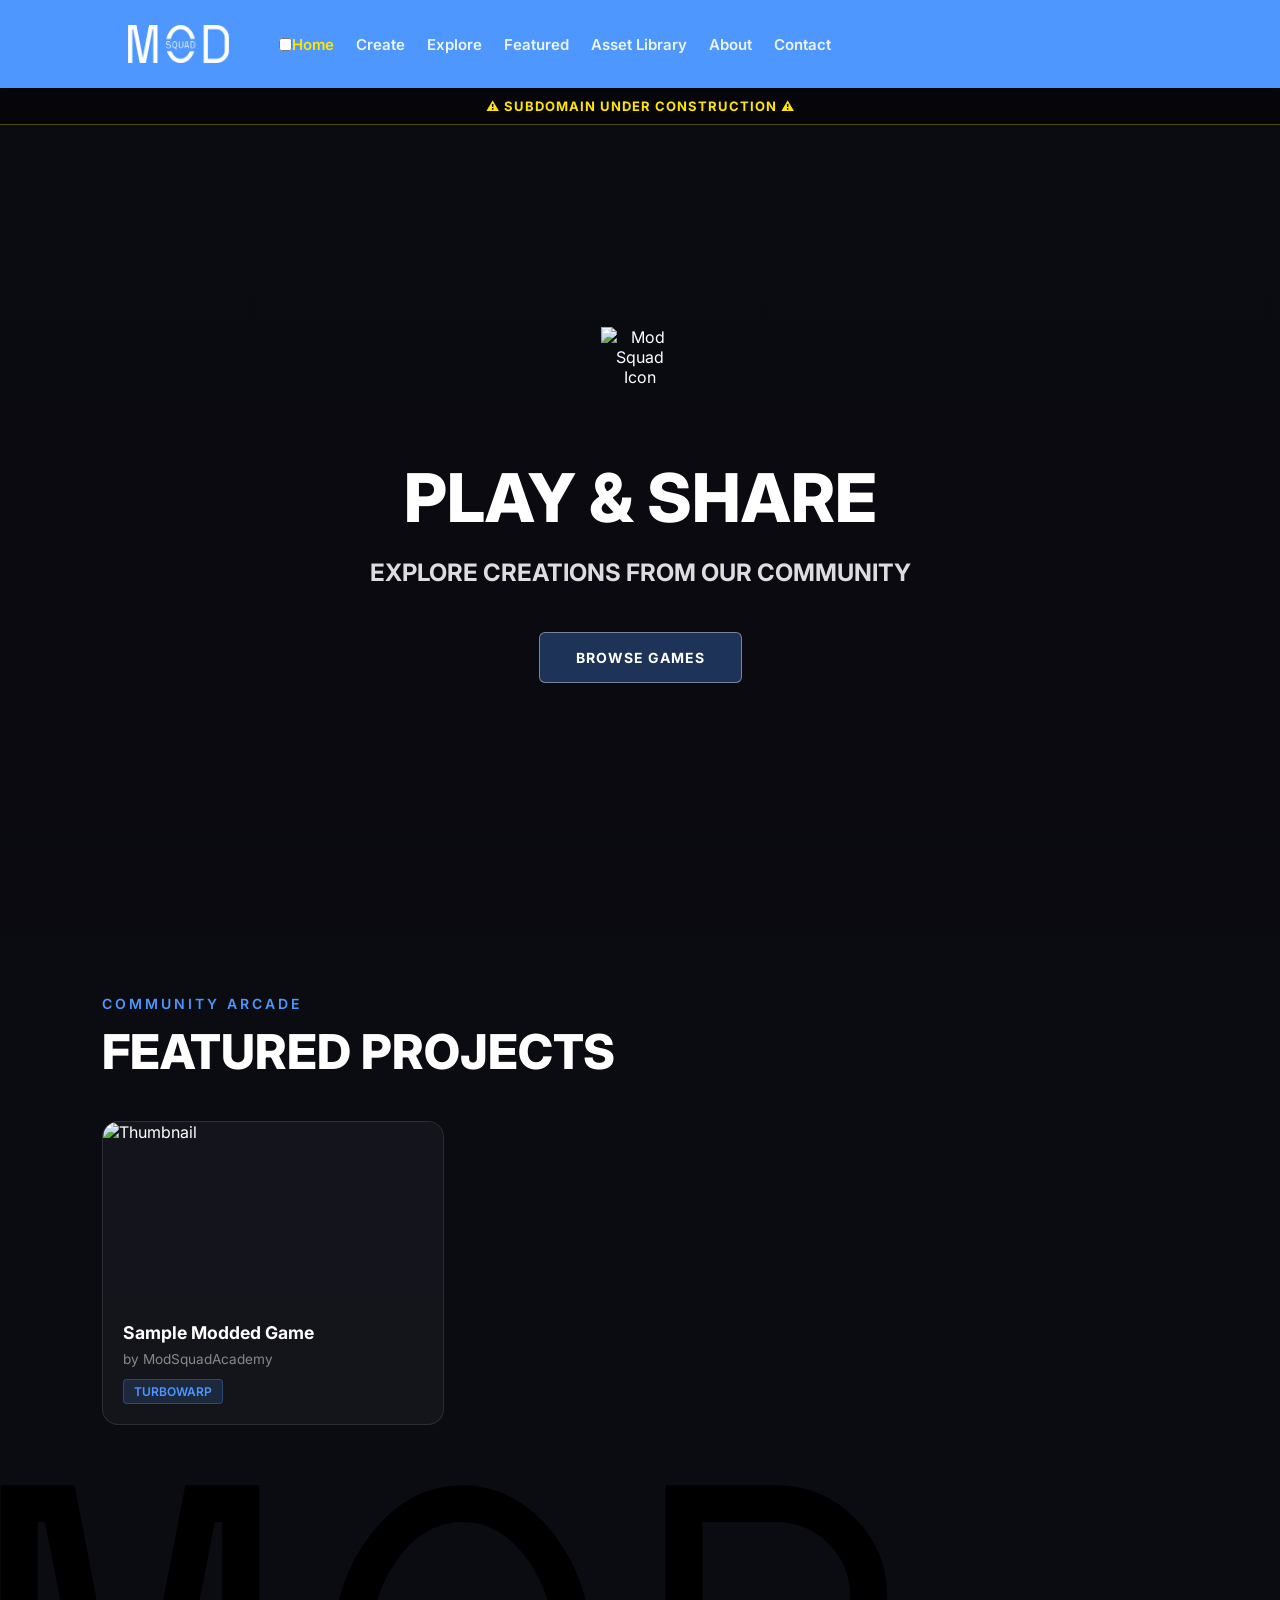
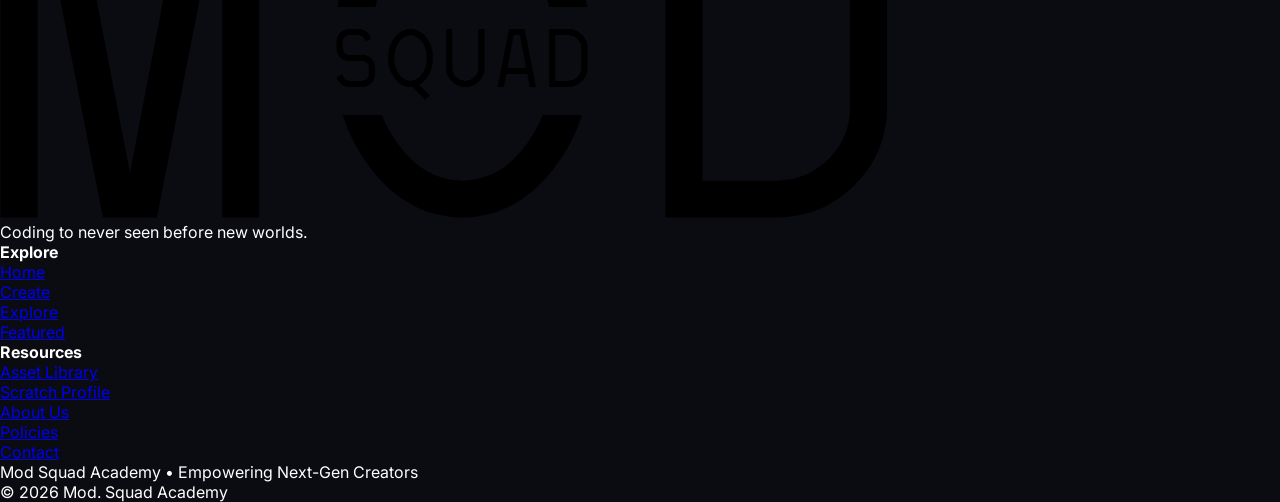
==== index.html @ 8f11376e "Header Update" ====
<!DOCTYPE html>
<html lang="en">
<head>
    <meta charset="UTF-8">
    <meta name="viewport" content="width=device-width, initial-scale=1.0">
    <title>Play & Share | Mod Squad Academy</title>
    <meta name="description" content="Play, share, and test projects created with Scratch, TurboWarp, PenguinMod, and Gandi IDE!">
    
    <link rel="icon" type="image/png" href="https://modsquadacademy.com/images/favicon.png">
    <link rel="preconnect" href="https://fonts.googleapis.com">
    <link rel="preconnect" href="https://fonts.gstatic.com" crossorigin>
    <link href="https://fonts.googleapis.com/css2?family=Inter:wght@400;500;600;800&display=swap" rel="stylesheet">
    
    <script src="components.js" defer></script>

    <style>
        /* Base Reset */
        * { margin: 0; padding: 0; box-sizing: border-box; }
        body { font-family: 'Inter', sans-serif; color: #ffffff; background-color: #0b0b12; overflow-x: hidden; }

        /* Force Header to Scratch Blue */
        shared-header { display: block; width: 100%; position: sticky; top: 0; z-index: 1000; }
        .sticky-nav-container { width: 100%; display: flex; flex-direction: column; }
        
        header {
            background-color: #4D97FF !important;
            display: flex;
            justify-content: flex-start;
            align-items: center;
            padding: 25px 0;
            width: 100%;
            box-shadow: 0 4px 15px rgba(0, 0, 0, 0.2);
        }

        .logo { margin-left: 10%; margin-right: 50px; display: flex; align-items: center; z-index: 1002; }
        .logo img { height: 38px; width: auto; display: block; filter: brightness(0) invert(1); }

        nav { display: flex; align-items: center; }
        nav ul { display: flex; list-style: none; gap: 22px; align-items: center; }
        nav ul li a { text-decoration: none; color: #ffffff; font-weight: 600; font-size: 15px; opacity: 0.9; }
        nav ul li a:hover, nav ul li a.active { color: #ffe600; opacity: 1; }

        .construction-ribbon {
            background: rgba(0, 0, 0, 0.4);
            color: #ffe600;
            text-align: center;
            padding: 10px 20px;
            font-weight: 700;
            font-size: 13px;
            letter-spacing: 1px;
            text-transform: uppercase;
            border-bottom: 1px solid rgba(255, 230, 0, 0.3);
            width: 100%;
        }

        /* Page Layout Styles */
        .display-section {
            position: relative;
            height: 90vh;
            min-height: 650px;
            background: linear-gradient(rgba(0, 0, 0, 0.05), rgba(0, 0, 0, 0.15)), url('https://modsquadacademy.com/images/space-bg.jpg') no-repeat center center/cover;
            display: flex;
            justify-content: center;
            align-items: center;
            padding: 20px;
        }
        .display-content { max-width: 1100px; width: 100%; display: flex; flex-direction: column; align-items: center; text-align: center; }
        .hero-favicon { width: 78px; height: 75px; margin-bottom: 5px; position: relative; top: -50px; }
        .display-title { font-size: 4.2rem; font-weight: 800; text-transform: uppercase; margin-bottom: 20px; }
        .display-subtitle { font-size: 1.5rem; color: #dddddd; margin-bottom: 45px; }

        .arcade-section { padding: 60px 8%; max-width: 1300px; margin: 0 auto; }
        .section-subtitle { font-size: 14px; font-weight: 600; text-transform: uppercase; letter-spacing: 3px; color: #4D97FF; margin-bottom: 10px; }
        .section-main-title { font-size: 3rem; font-weight: 800; text-transform: uppercase; }

        .arcade-grid { display: grid; grid-template-columns: repeat(auto-fill, minmax(280px, 1fr)); gap: 25px; margin-top: 40px; }
        .project-card { background: rgba(255, 255, 255, 0.04); border: 1px solid rgba(255, 255, 255, 0.1); border-radius: 16px; overflow: hidden; text-decoration: none; color: #fff; display: flex; flex-direction: column; }
        .project-thumb { width: 100%; height: 180px; background: #14141c; object-fit: cover; }
        .project-info { padding: 20px; }
        .project-title { font-size: 1.1rem; font-weight: 700; margin-bottom: 8px; }
        .project-author { font-size: 0.85rem; color: #888888; }
        .mod-badge { display: inline-block; margin-top: 12px; padding: 4px 10px; background: rgba(77, 151, 255, 0.15); border: 1px solid rgba(77, 151, 255, 0.3); border-radius: 4px; font-size: 0.75rem; color: #4D97FF; font-weight: 600; text-transform: uppercase; }

        .btn-glass { background: rgba(77, 151, 255, 0.3); color: #ffffff; font-size: 14px; font-weight: 700; text-transform: uppercase; letter-spacing: 1px; padding: 16px 36px; border: 1px solid rgba(255, 255, 255, 0.4); border-radius: 6px; text-decoration: none; display: inline-block; }
    </style>
</head>
<body>
    
    <!-- Use the shared web component -->
    <shared-header></shared-header>

    <main>
        <section class="display-section">
            <div class="display-content">
                <img src="https://modsquadacademy.com/images/favicon.png" alt="Mod Squad Icon" class="hero-favicon">
                <h1 class="display-title">Play & Share</h1>
                <h2 class="display-subtitle">EXPLORE CREATIONS FROM OUR COMMUNITY</h2>
                <a href="#arcade" class="btn-glass">Browse Games</a>
            </div>
        </section>

        <section class="arcade-section" id="arcade">
            <div class="section-header">
                <p class="section-subtitle">Community Arcade</p>
                <h2 class="section-main-title">Featured Projects</h2>
            </div>

            <div class="arcade-grid">
                <div class="project-card">
                    <img src="https://uploads.scratch.mit.edu/projects/thumbnails/414716080.png" alt="Thumbnail" class="project-thumb">
                    <div class="project-info">
                        <h3 class="project-title">Sample Modded Game</h3>
                        <p class="project-author">by ModSquadAcademy</p>
                        <span class="mod-badge">TurboWarp</span>
                    </div>
                </div>
            </div>
        </section>
    </main>

    <shared-footer></shared-footer>

</body>
</html>
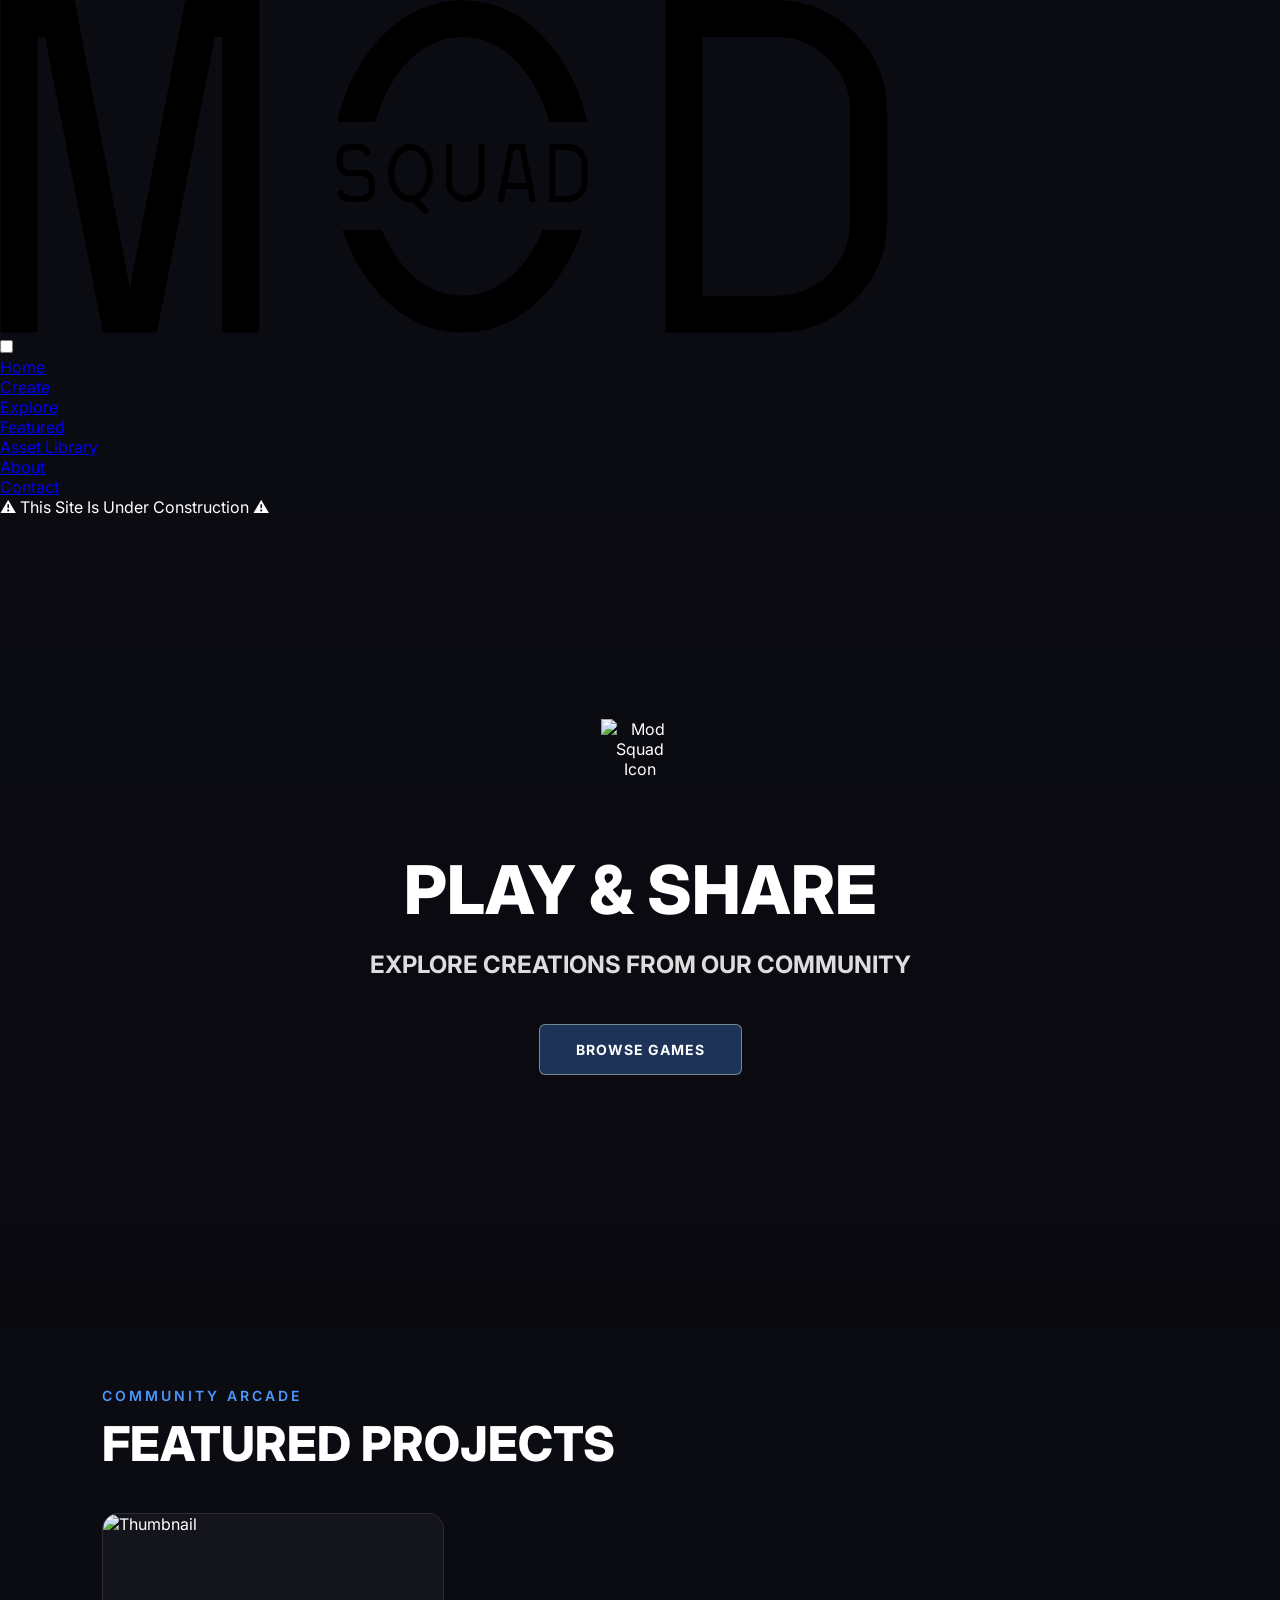
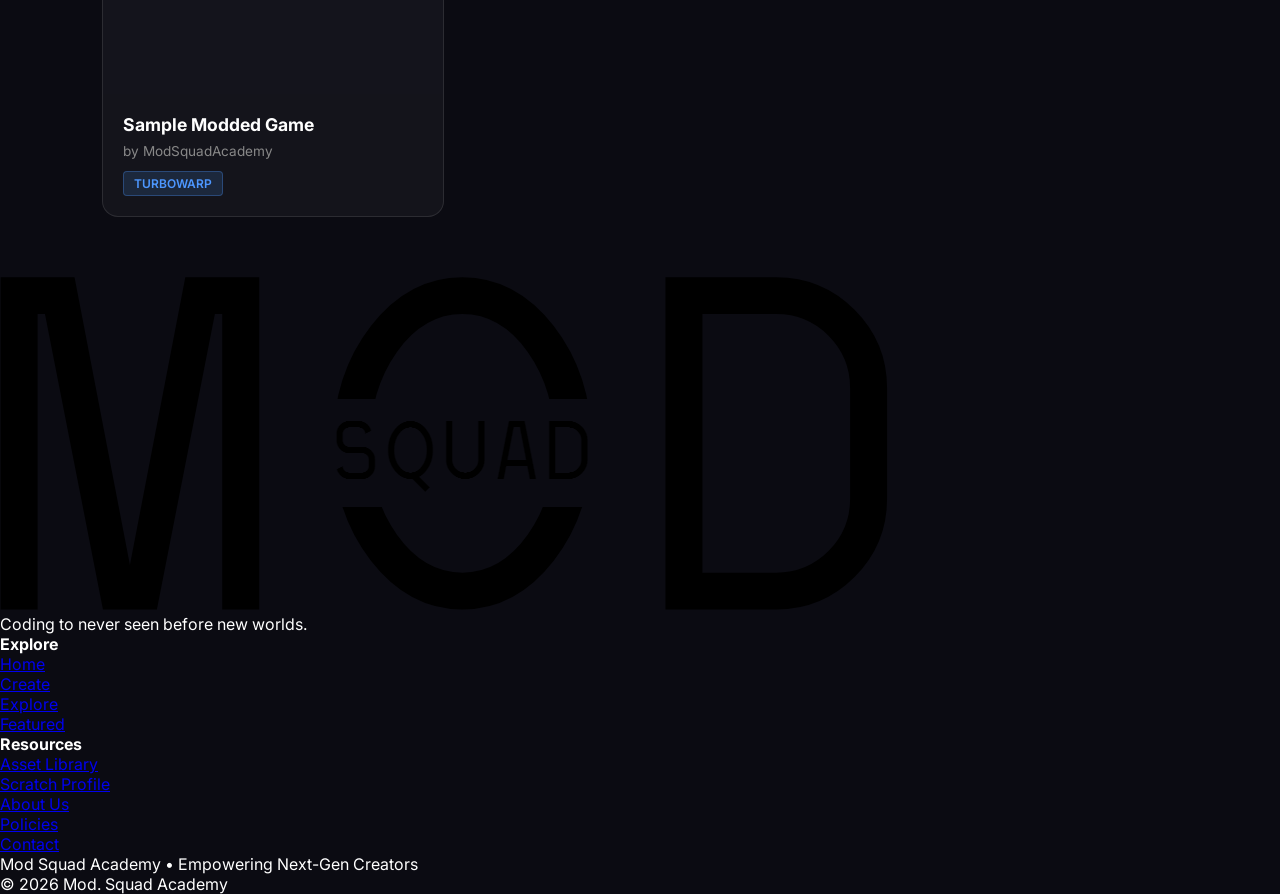
==== commit c540db19: "s" ====
--- a/index.html
+++ b/index.html
@@ -18,41 +18,7 @@
         * { margin: 0; padding: 0; box-sizing: border-box; }
         body { font-family: 'Inter', sans-serif; color: #ffffff; background-color: #0b0b12; overflow-x: hidden; }
 
-        /* Force Header to Scratch Blue */
-        shared-header { display: block; width: 100%; position: sticky; top: 0; z-index: 1000; }
-        .sticky-nav-container { width: 100%; display: flex; flex-direction: column; }
         
-        header {
-            background-color: #4D97FF !important;
-            display: flex;
-            justify-content: flex-start;
-            align-items: center;
-            padding: 25px 0;
-            width: 100%;
-            box-shadow: 0 4px 15px rgba(0, 0, 0, 0.2);
-        }
-
-        .logo { margin-left: 10%; margin-right: 50px; display: flex; align-items: center; z-index: 1002; }
-        .logo img { height: 38px; width: auto; display: block; filter: brightness(0) invert(1); }
-
-        nav { display: flex; align-items: center; }
-        nav ul { display: flex; list-style: none; gap: 22px; align-items: center; }
-        nav ul li a { text-decoration: none; color: #ffffff; font-weight: 600; font-size: 15px; opacity: 0.9; }
-        nav ul li a:hover, nav ul li a.active { color: #ffe600; opacity: 1; }
-
-        .construction-ribbon {
-            background: rgba(0, 0, 0, 0.4);
-            color: #ffe600;
-            text-align: center;
-            padding: 10px 20px;
-            font-weight: 700;
-            font-size: 13px;
-            letter-spacing: 1px;
-            text-transform: uppercase;
-            border-bottom: 1px solid rgba(255, 230, 0, 0.3);
-            width: 100%;
-        }
-
         /* Page Layout Styles */
         .display-section {
             position: relative;
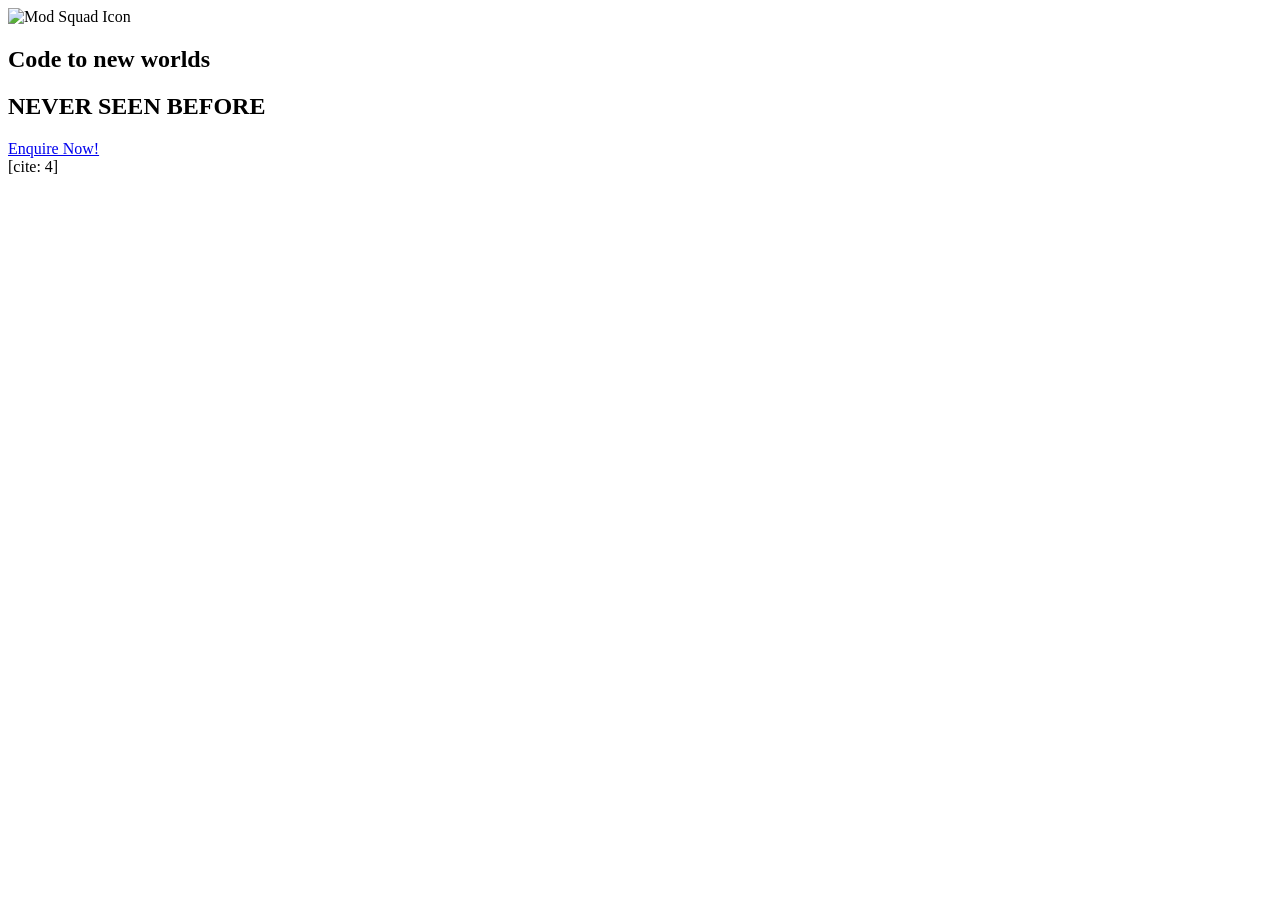
==== commit 1fa9f542: "Recreate main template for play subdomain" ====
--- a/index.html
+++ b/index.html
@@ -3,88 +3,97 @@
 <head>
     <meta charset="UTF-8">
     <meta name="viewport" content="width=device-width, initial-scale=1.0">
-    <title>Play & Share | Mod Squad Academy</title>
-    <meta name="description" content="Play, share, and test projects created with Scratch, TurboWarp, PenguinMod, and Gandi IDE!">
+    <title>Mod Squad Academy</title>
+    <meta name="description" content="Welcome to the Mod. Squad Academy! Learn and enquire about our 2026 courses, discover awesome mods, or simply play some of our tutorial games!">
     
-    <link rel="icon" type="image/png" href="https://modsquadacademy.com/images/favicon.png">
+    <link rel="icon" type="image/png" href="images/favicon.png">
     <link rel="preconnect" href="https://fonts.googleapis.com">
     <link rel="preconnect" href="https://fonts.gstatic.com" crossorigin>
-    <link href="https://fonts.googleapis.com/css2?family=Inter:wght@400;500;600;800&display=swap" rel="stylesheet">
-    
+    <link href="https://fonts.googleapis.com/css2?family=Inter:wght@400;500;600;800&amp;display=swap" rel="stylesheet">
+    <link rel="stylesheet" href="style.css">
     <script src="components.js" defer></script>
+    <style>
+        .looking-for-section { padding: 60px 20px; text-align: center; }
+        
+        .carousel-outer { 
+            position: relative; max-width: 1200px; margin: 0 auto; overflow: hidden;
+            mask-image: linear-gradient(to right, transparent, black 15%, black 85%, transparent);
+            -webkit-mask-image: linear-gradient(to right, transparent, black 15%, black 85%, transparent);
+        }
 
-    <style>
-        /* Base Reset */
-        * { margin: 0; padding: 0; box-sizing: border-box; }
-        body { font-family: 'Inter', sans-serif; color: #ffffff; background-color: #0b0b12; overflow-x: hidden; }
+        #looking-carousel { 
+            display: flex; gap: 20px; 
+            will-change: transform;
+            padding: 20px 0;
+            justify-content: center;
+            transition: transform 0.8s cubic-bezier(0.4, 0, 0.2, 1);
+        }
 
-        
-        /* Page Layout Styles */
-        .display-section {
-            position: relative;
-            height: 90vh;
-            min-height: 650px;
-            background: linear-gradient(rgba(0, 0, 0, 0.05), rgba(0, 0, 0, 0.15)), url('https://modsquadacademy.com/images/space-bg.jpg') no-repeat center center/cover;
-            display: flex;
-            justify-content: center;
-            align-items: center;
-            padding: 20px;
+        .looking-card {
+            background: rgba(255, 255, 255, 0.08);
+            backdrop-filter: blur(15px);
+            border: 1px solid rgba(255, 255, 255, 0.1);
+            border-radius: 20px; padding: 25px; 
+            width: 85vw; max-width: 450px;
+            flex-shrink: 0;
+            display: flex; align-items: center; gap: 15px; text-decoration: none;
+            transition: all 0.3s ease;
         }
-        .display-content { max-width: 1100px; width: 100%; display: flex; flex-direction: column; align-items: center; text-align: center; }
-        .hero-favicon { width: 78px; height: 75px; margin-bottom: 5px; position: relative; top: -50px; }
-        .display-title { font-size: 4.2rem; font-weight: 800; text-transform: uppercase; margin-bottom: 20px; }
-        .display-subtitle { font-size: 1.5rem; color: #dddddd; margin-bottom: 45px; }
 
-        .arcade-section { padding: 60px 8%; max-width: 1300px; margin: 0 auto; }
-        .section-subtitle { font-size: 14px; font-weight: 600; text-transform: uppercase; letter-spacing: 3px; color: #4D97FF; margin-bottom: 10px; }
-        .section-main-title { font-size: 3rem; font-weight: 800; text-transform: uppercase; }
+        .looking-card.center-active {
+            box-shadow: 0 0 40px rgba(255, 255, 255, 0.15);
+            background: rgba(255, 255, 255, 0.15);
+            transform: scale(1.05);
+        }
 
-        .arcade-grid { display: grid; grid-template-columns: repeat(auto-fill, minmax(280px, 1fr)); gap: 25px; margin-top: 40px; }
-        .project-card { background: rgba(255, 255, 255, 0.04); border: 1px solid rgba(255, 255, 255, 0.1); border-radius: 16px; overflow: hidden; text-decoration: none; color: #fff; display: flex; flex-direction: column; }
-        .project-thumb { width: 100%; height: 180px; background: #14141c; object-fit: cover; }
-        .project-info { padding: 20px; }
-        .project-title { font-size: 1.1rem; font-weight: 700; margin-bottom: 8px; }
-        .project-author { font-size: 0.85rem; color: #888888; }
-        .mod-badge { display: inline-block; margin-top: 12px; padding: 4px 10px; background: rgba(77, 151, 255, 0.15); border: 1px solid rgba(77, 151, 255, 0.3); border-radius: 4px; font-size: 0.75rem; color: #4D97FF; font-weight: 600; text-transform: uppercase; }
-
-        .btn-glass { background: rgba(77, 151, 255, 0.3); color: #ffffff; font-size: 14px; font-weight: 700; text-transform: uppercase; letter-spacing: 1px; padding: 16px 36px; border: 1px solid rgba(255, 255, 255, 0.4); border-radius: 6px; text-decoration: none; display: inline-block; }
+        .looking-card img { width: 45px; height: 45px; }
+        .looking-text { text-align: left; }
+        .looking-text h3 { color: #fff; margin: 0; font-size: 1.2rem; }
+        .looking-text p { margin: 5px 0 0; font-weight: 600; font-size: 0.9rem; text-decoration: underline; }
     </style>
 </head>
 <body>
     
-    <!-- Use the shared web component -->
     <shared-header></shared-header>
 
     <main>
         <section class="display-section">
             <div class="display-content">
-                <img src="https://modsquadacademy.com/images/favicon.png" alt="Mod Squad Icon" class="hero-favicon">
-                <h1 class="display-title">Play & Share</h1>
-                <h2 class="display-subtitle">EXPLORE CREATIONS FROM OUR COMMUNITY</h2>
-                <a href="#arcade" class="btn-glass">Browse Games</a>
-            </div>
-        </section>
-
-        <section class="arcade-section" id="arcade">
-            <div class="section-header">
-                <p class="section-subtitle">Community Arcade</p>
-                <h2 class="section-main-title">Featured Projects</h2>
-            </div>
-
-            <div class="arcade-grid">
-                <div class="project-card">
-                    <img src="https://uploads.scratch.mit.edu/projects/thumbnails/414716080.png" alt="Thumbnail" class="project-thumb">
-                    <div class="project-info">
-                        <h3 class="project-title">Sample Modded Game</h3>
-                        <p class="project-author">by ModSquadAcademy</p>
-                        <span class="mod-badge">TurboWarp</span>
-                    </div>
-                </div>
+                <img src="images/favicon.png" alt="Mod Squad Icon" class="hero-favicon">
+                <h1 class="display-title">Code to new worlds</h1>
+                <h2 class="display-subtitle">NEVER SEEN BEFORE</h2>
+                <a href="https://modsquadacademy.com/contact" class="btn-glass">Enquire Now!</a>
             </div>
         </section>
     </main>
 
     <shared-footer></shared-footer>
 
+    <script>
+        const carousel = document.getElementById('looking-carousel');
+        function updateGlow() {
+            const cards = Array.from(document.querySelectorAll('.looking-card'));
+            cards.forEach(c => c.classList.remove('center-active'));
+            if (cards.length >= 2) cards[1].classList.add('center-active');
+        }
+        function rotateCarousel() {
+            const cards = Array.from(document.querySelectorAll('.looking-card'));
+            const cardWidth = cards[0].offsetWidth;
+            const gap = 20;
+            carousel.style.transition = 'transform 0.8s cubic-bezier(0.4, 0, 0.2, 1)';
+            carousel.style.transform = `translateX(-${cardWidth + gap}px)`;
+            setTimeout(() => {
+                carousel.style.transition = 'none';
+                carousel.appendChild(carousel.firstElementChild);
+                carousel.style.transform = 'translateX(0)';
+                updateGlow();
+            }, 800);
+        }
+        if (carousel) {
+            setInterval(rotateCarousel, 4000);
+            updateGlow();
+        }
+    </script>
 </body>
-</html>+</html>
+[cite: 4]
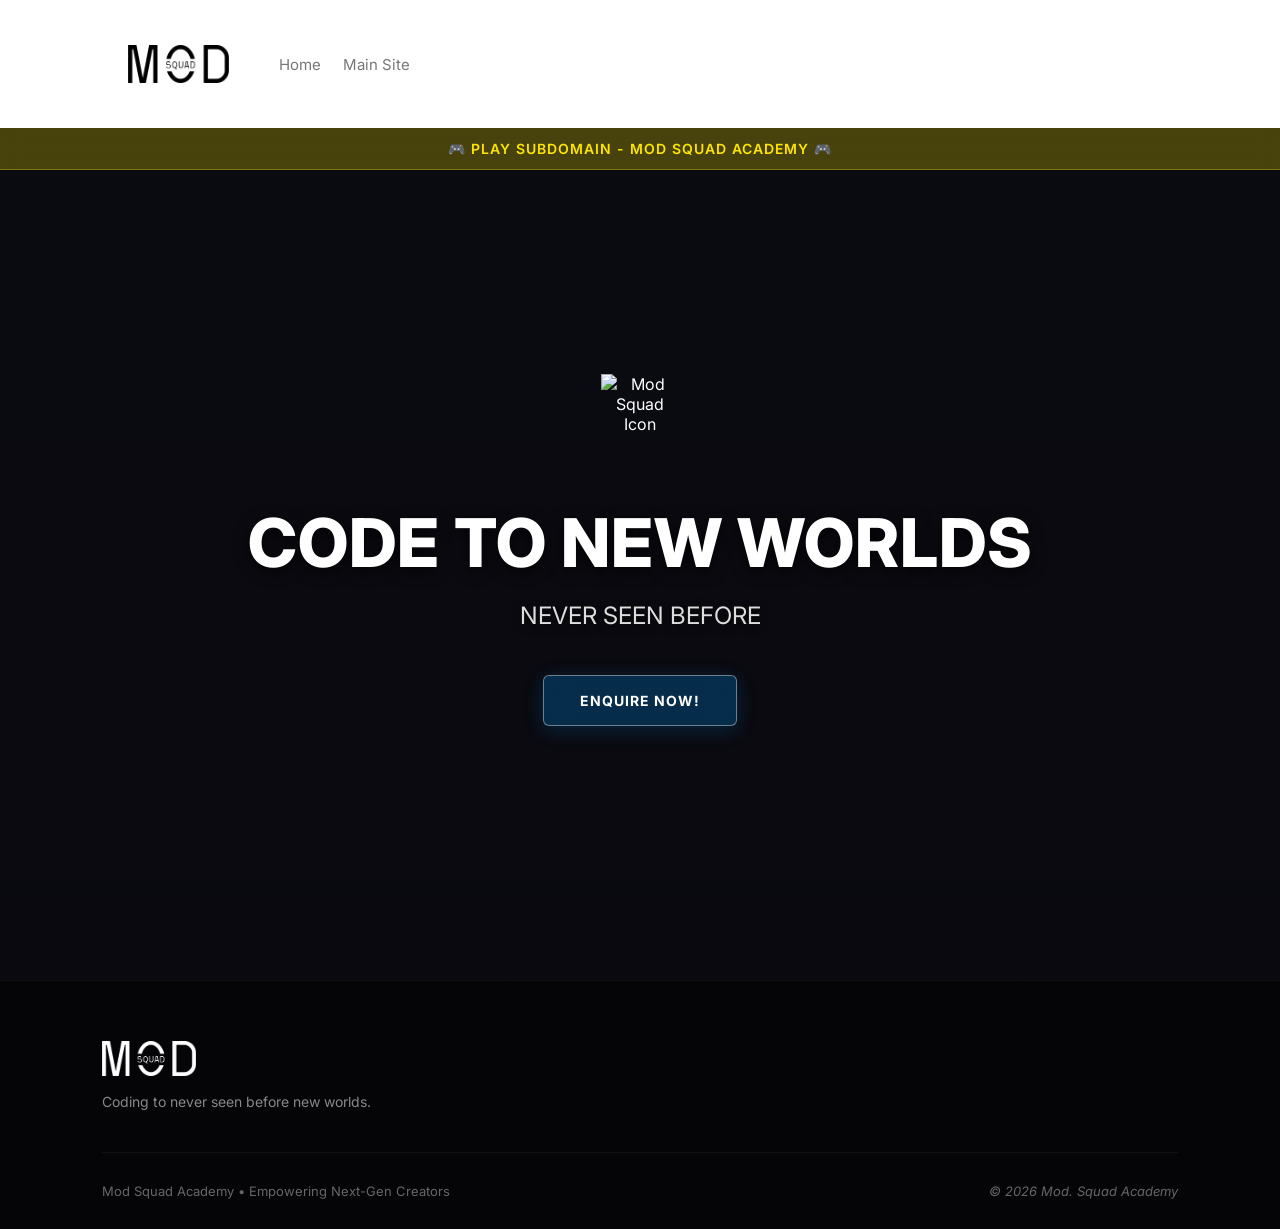
==== commit 50c648a3: "n" ====
--- a/index.html
+++ b/index.html
@@ -95,5 +95,4 @@
         }
     </script>
 </body>
-</html>
-[cite: 4]+</html>
--- a/style.css
+++ b/style.css
@@ -0,0 +1,248 @@
+/* ==========================================
+   BASE & STRUCTURAL RESET
+   ========================================== */
+* {
+    margin: 0;
+    padding: 0;
+    box-sizing: border-box;
+}
+body {
+    font-family: 'Inter', sans-serif;
+    color: #ffffff;
+    background-color: #0b0b12;
+    overflow-x: hidden;
+}
+
+shared-header {
+    display: block;
+    width: 100%;
+    position: sticky;
+    top: 0;
+    z-index: 1000;
+}
+
+.sticky-nav-container {
+    width: 100%;
+    display: flex;
+    flex-direction: column;
+}
+
+header {
+    background-color: #ffffff;
+    display: flex;
+    justify-content: flex-start;
+    align-items: center;
+    padding: 45px 0; 
+    width: 100%;
+}
+
+.logo {
+    margin-left: 10%;
+    margin-right: 50px; 
+    display: flex;
+    align-items: center;
+    z-index: 1002;
+}
+
+.logo img {
+    height: 38px;
+    width: auto;
+    display: block;
+}
+
+nav {
+    display: flex;
+    align-items: center;
+}
+
+nav ul {
+    display: flex;
+    list-style: none;
+    gap: 22px;
+    align-items: center;
+}
+
+nav ul li a {
+    text-decoration: none;
+    color: #777777;
+    font-weight: 400;
+    font-size: 15px;
+    transition: color 0.2s ease;
+}
+
+nav ul li a:hover, nav ul li a.active {
+    color: #0099ff;
+}
+
+#menu-toggle {
+    display: none;
+}
+
+.hamburger-label {
+    display: none; 
+    cursor: pointer;
+    padding: 10px;
+    position: absolute;
+    right: 10%;
+    z-index: 1002;
+    flex-direction: column;
+    gap: 5px;
+}
+
+.hamburger-label span {
+    display: block;
+    width: 25px;
+    height: 3px;
+    background-color: #333333;
+    border-radius: 2px;
+    transition: all 0.3s ease;
+}
+
+.construction-ribbon {
+    background: rgba(255, 230, 0, 0.25); 
+    backdrop-filter: blur(10px); 
+    -webkit-backdrop-filter: blur(10px);
+    color: #ffe600; 
+    text-align: center;
+    padding: 12px 20px;
+    font-weight: 600;
+    font-size: 14px;
+    letter-spacing: 1px;
+    text-transform: uppercase;
+    border-bottom: 1px solid rgba(255, 230, 0, 0.3); 
+    width: 100%;
+}
+
+/* ==========================================
+   HERO BANNER SECTION
+   ========================================= */
+.display-section {
+    position: relative;
+    height: 90vh;
+    min-height: 650px; 
+    background: linear-gradient(rgba(0, 0, 0, 0.05), rgba(0, 0, 0, 0.15)), url('images/space-bg.jpg') no-repeat center center/cover;
+    display: flex;
+    justify-content: center;
+    align-items: center;
+    padding: 20px;
+}
+
+.display-content {
+    max-width: 1100px;
+    width: 100%;
+    display: flex;
+    flex-direction: column;
+    justify-content: center;
+    align-items: center;
+    text-align: center;
+}
+
+.hero-favicon {
+    width: 78px;
+    height: 75px;
+    margin-bottom: 5px;
+    position: relative;
+    top: -50px;
+    display: block;
+}
+
+.display-title {
+    font-size: 4.2rem;
+    font-weight: 800;
+    letter-spacing: 1px;
+    text-transform: uppercase;
+    line-height: 1.15;
+    margin-bottom: 20px;
+    text-shadow: 0px 4px 15px rgba(0, 0, 0, 0.7);
+}
+
+.display-subtitle {
+    font-size: 1.5rem;
+    font-weight: 400;
+    margin-bottom: 45px;
+    color: #dddddd;
+    text-shadow: 0px 2px 8px rgba(0, 0, 0, 0.6);
+}
+
+.btn-glass {
+    background: rgba(0, 153, 255, 0.25); 
+    backdrop-filter: blur(12px);
+    -webkit-backdrop-filter: blur(12px);
+    color: #ffffff;
+    font-size: 14px;
+    font-weight: 700;
+    text-transform: uppercase;
+    letter-spacing: 1px;
+    padding: 16px 36px;
+    border: 1px solid rgba(255, 255, 255, 0.4); 
+    border-radius: 6px;
+    cursor: pointer;
+    text-decoration: none;
+    box-shadow: 0 4px 20px rgba(0, 153, 255, 0.2);
+    transition: all 0.3s ease;
+    display: inline-block;
+}
+
+.btn-glass:hover {
+    background: rgba(0, 153, 255, 0.45); 
+    border-color: rgba(255, 255, 255, 0.7);
+    transform: translateY(-2px);
+    box-shadow: 0 6px 25px rgba(0, 153, 255, 0.4);
+}
+
+/* ==========================================
+   GLOBAL FOOTER DESIGN
+   ========================================== */
+shared-footer {
+    display: block;
+    width: 100%;
+    background-color: #050508;
+    border-top: 1px solid rgba(255, 255, 255, 0.05);
+}
+
+footer {
+    max-width: 1300px;
+    margin: 0 auto;
+    padding: 60px 8% 30px 8%;
+}
+
+.footer-container {
+    display: flex;
+    justify-content: space-between;
+    align-items: flex-start;
+    flex-wrap: wrap;
+    gap: 40px;
+    margin-bottom: 40px;
+}
+
+.footer-brand {
+    max-width: 300px;
+}
+
+.footer-logo img {
+    height: 35px;
+    width: auto;
+    display: block;
+    margin-bottom: 15px;
+    filter: invert(1) brightness(2);
+}
+
+.footer-tagline {
+    font-size: 14px;
+    color: #888888;
+    line-height: 1.5;
+}
+
+.footer-bottom {
+    border-top: 1px solid rgba(255, 255, 255, 0.05);
+    padding-top: 30px;
+    display: flex;
+    justify-content: space-between;
+    align-items: center;
+    font-size: 13px;
+    color: #666666;
+}
+
+.footer-credit {
+    font-style: italic;
+}
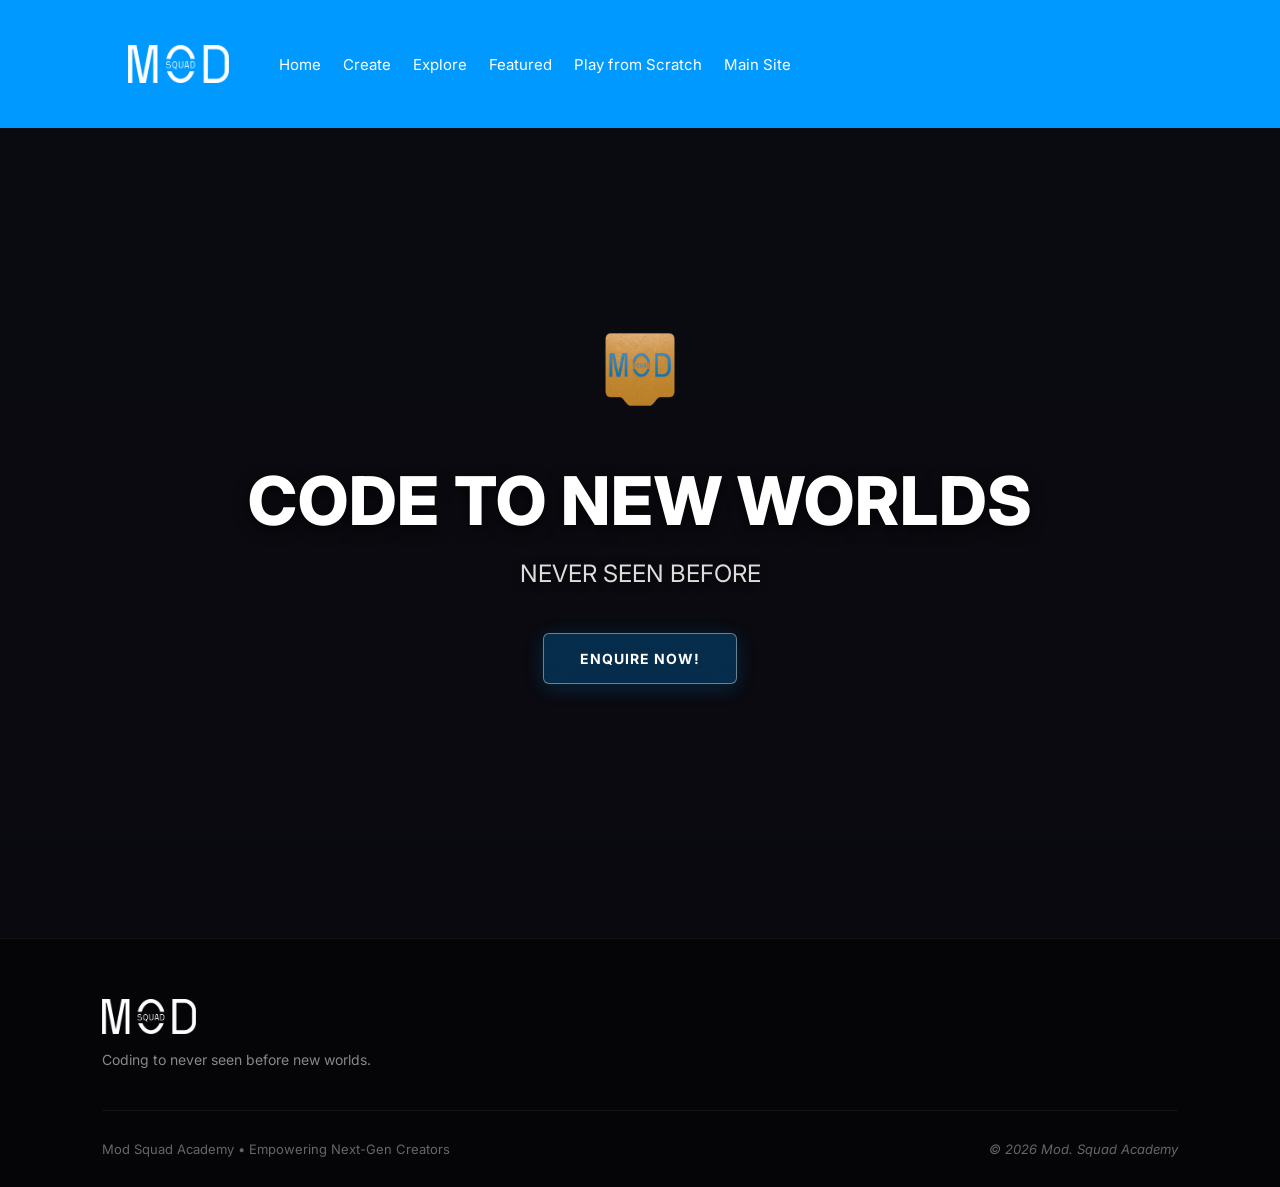
==== commit 3f026c4b: "UI Overhaul" ====
--- a/index.html
+++ b/index.html
@@ -1,17 +1,20 @@
 <!DOCTYPE html>
 <html lang="en">
 <head>
+    <head>
     <meta charset="UTF-8">
     <meta name="viewport" content="width=device-width, initial-scale=1.0">
-    <title>Mod Squad Academy</title>
-    <meta name="description" content="Welcome to the Mod. Squad Academy! Learn and enquire about our 2026 courses, discover awesome mods, or simply play some of our tutorial games!">
+    <title>Play @ Mod Squad Academy</title>
     
     <link rel="icon" type="image/png" href="images/favicon.png">
     <link rel="preconnect" href="https://fonts.googleapis.com">
     <link rel="preconnect" href="https://fonts.gstatic.com" crossorigin>
     <link href="https://fonts.googleapis.com/css2?family=Inter:wght@400;500;600;800&amp;display=swap" rel="stylesheet">
+    
+    <!-- CSS loaded BEFORE JS components -->
     <link rel="stylesheet" href="style.css">
     <script src="components.js" defer></script>
+
     <style>
         .looking-for-section { padding: 60px 20px; text-align: center; }
         
--- a/style.css
+++ b/style.css
@@ -28,7 +28,7 @@
 }
 
 header {
-    background-color: #ffffff;
+    background-color: #0099ff; 
     display: flex;
     justify-content: flex-start;
     align-items: center;
@@ -64,14 +64,14 @@
 
 nav ul li a {
     text-decoration: none;
-    color: #777777;
+    color: #ffffff;
     font-weight: 400;
     font-size: 15px;
     transition: color 0.2s ease;
 }
 
 nav ul li a:hover, nav ul li a.active {
-    color: #0099ff;
+    color: #00385e;
 }
 
 #menu-toggle {
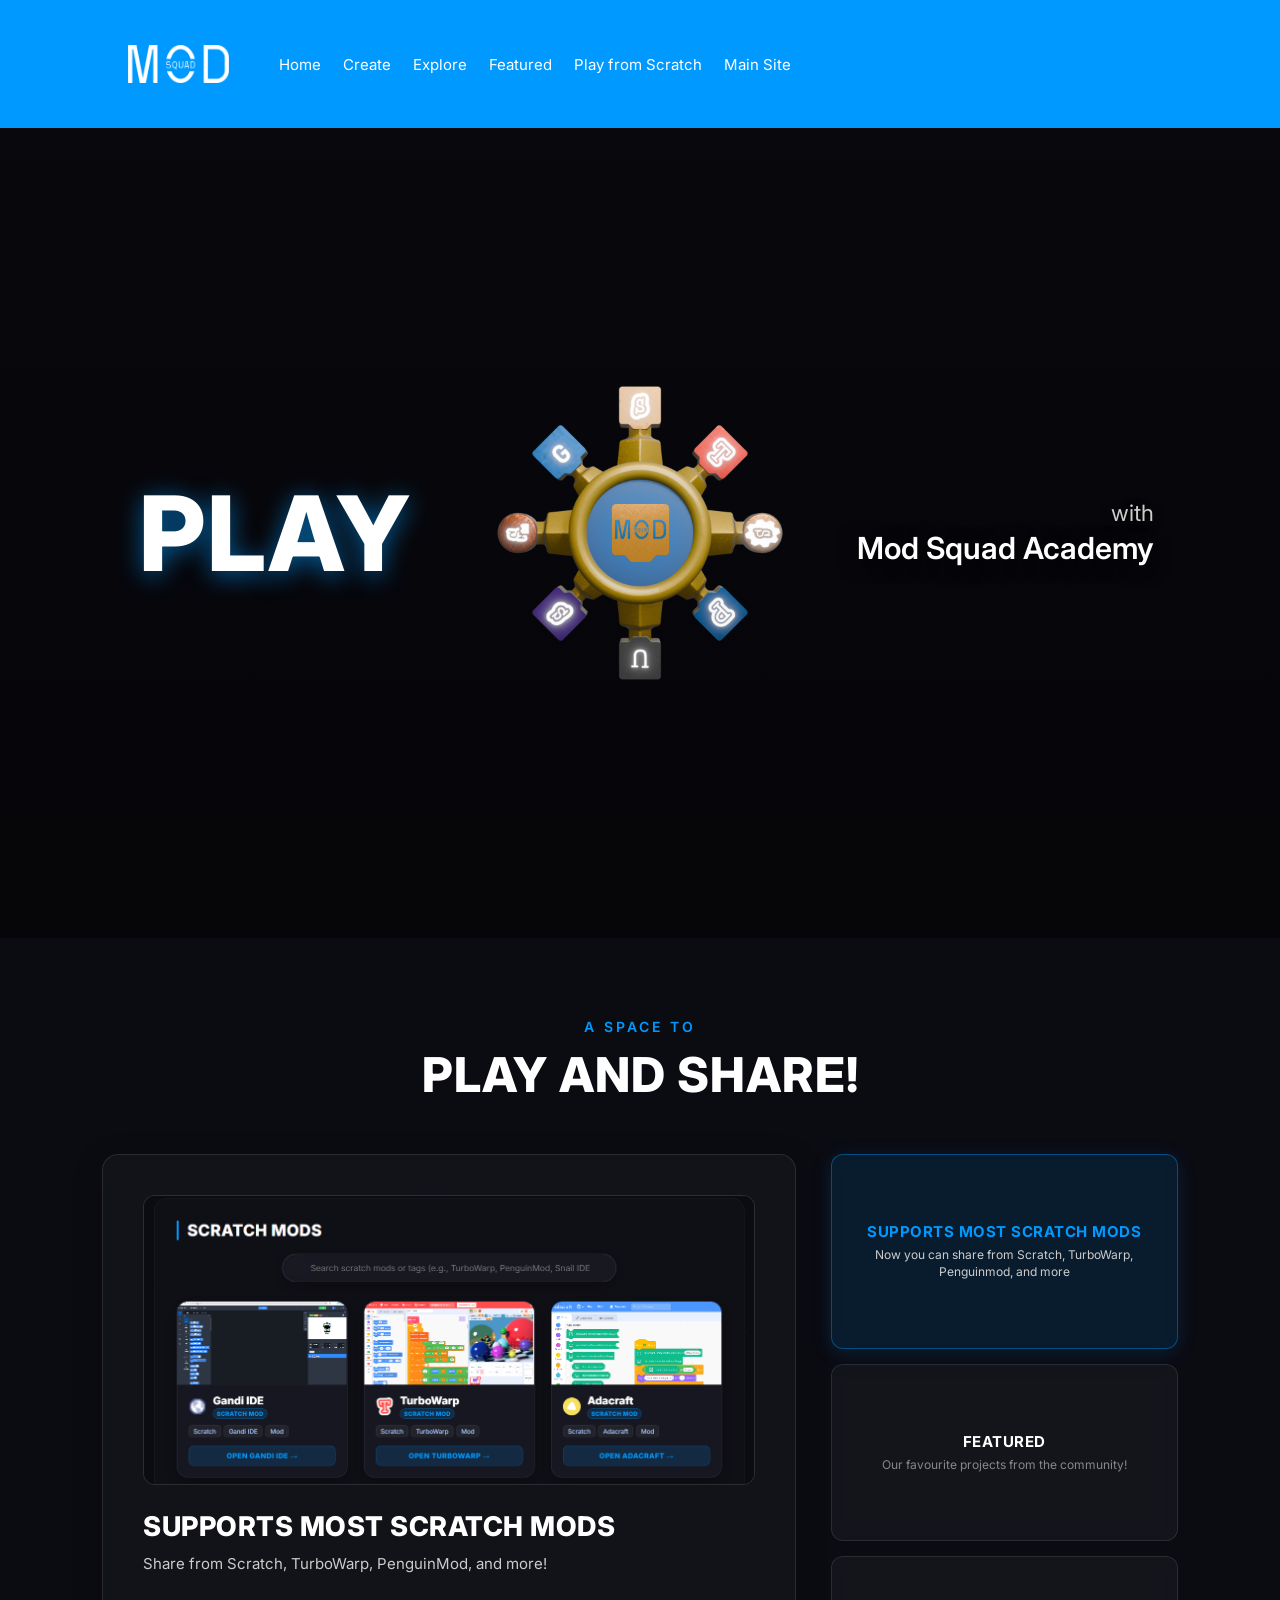
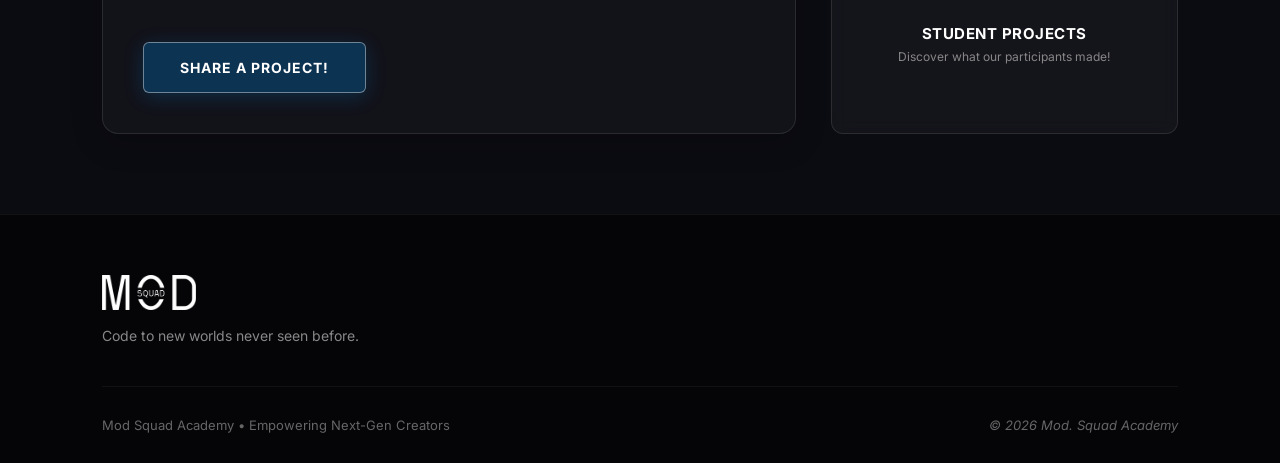
==== commit d3f0677f: "Main page overhaul" ====
--- a/index.html
+++ b/index.html
@@ -1,7 +1,6 @@
 <!DOCTYPE html>
 <html lang="en">
 <head>
-    <head>
     <meta charset="UTF-8">
     <meta name="viewport" content="width=device-width, initial-scale=1.0">
     <title>Play @ Mod Squad Academy</title>
@@ -14,58 +13,97 @@
     <!-- CSS loaded BEFORE JS components -->
     <link rel="stylesheet" href="style.css">
     <script src="components.js" defer></script>
-
-    <style>
-        .looking-for-section { padding: 60px 20px; text-align: center; }
-        
-        .carousel-outer { 
-            position: relative; max-width: 1200px; margin: 0 auto; overflow: hidden;
-            mask-image: linear-gradient(to right, transparent, black 15%, black 85%, transparent);
-            -webkit-mask-image: linear-gradient(to right, transparent, black 15%, black 85%, transparent);
-        }
-
-        #looking-carousel { 
-            display: flex; gap: 20px; 
-            will-change: transform;
-            padding: 20px 0;
-            justify-content: center;
-            transition: transform 0.8s cubic-bezier(0.4, 0, 0.2, 1);
-        }
-
-        .looking-card {
-            background: rgba(255, 255, 255, 0.08);
-            backdrop-filter: blur(15px);
-            border: 1px solid rgba(255, 255, 255, 0.1);
-            border-radius: 20px; padding: 25px; 
-            width: 85vw; max-width: 450px;
-            flex-shrink: 0;
-            display: flex; align-items: center; gap: 15px; text-decoration: none;
-            transition: all 0.3s ease;
-        }
-
-        .looking-card.center-active {
-            box-shadow: 0 0 40px rgba(255, 255, 255, 0.15);
-            background: rgba(255, 255, 255, 0.15);
-            transform: scale(1.05);
-        }
-
-        .looking-card img { width: 45px; height: 45px; }
-        .looking-text { text-align: left; }
-        .looking-text h3 { color: #fff; margin: 0; font-size: 1.2rem; }
-        .looking-text p { margin: 5px 0 0; font-weight: 600; font-size: 0.9rem; text-decoration: underline; }
-    </style>
 </head>
 <body>
     
     <shared-header></shared-header>
 
     <main>
+        <!-- Hero Banner Section -->
         <section class="display-section">
             <div class="display-content">
-                <img src="images/favicon.png" alt="Mod Squad Icon" class="hero-favicon">
-                <h1 class="display-title">Code to new worlds</h1>
-                <h2 class="display-subtitle">NEVER SEEN BEFORE</h2>
-                <a href="https://modsquadacademy.com/contact" class="btn-glass">Enquire Now!</a>
+                <div class="banner-left">
+                    <span class="banner-play-text">PLAY</span>
+                </div>
+
+                <div class="banner-center">
+                    <div class="rotating-hub-container">
+                        <img src="images/Mod Squad Logo Expanded Background V2.png" alt="Rotating Logo Hub" class="rotating-hub">
+                    </div>
+                    <img src="images/favicon.png" alt="Mod Squad Icon" class="hero-favicon">
+                </div>
+
+                <div class="banner-right">
+                    <div class="banner-subtitle-container">
+                        <span class="banner-subtitle-top">with</span>
+                        <h2 class="banner-subtitle-main">Mod Squad Academy</h2>
+                    </div>
+                </div>
+            </div>
+        </section>
+
+        <section class="possibilities-section">
+            <div class="section-header">
+                <p class="section-subtitle">A Space To</p>
+                <h2 class="section-main-title">Play and Share!</h2>
+            </div>
+
+            <div class="carousel-container">
+                <div class="carousel-display">
+                    <div class="slide-content active" id="slide-1">
+                        <div class="slide-image-wrapper">
+                            <img src="images/Screenshot 2026-10-06 122819.png" alt="A list of SCratch Mods" style="--fit-type: cover;">
+                        </div>
+                        <div class="slide-info-block">
+                            <h3 class="slide-title">Supports most Scratch Mods</h3>
+                            <p class="slide-text">Share from Scratch, TurboWarp, PenguinMod, and more!</p>
+                        </div>
+                        <div>
+                            <a href="" class="btn-glass">Share a project!</a>
+                        </div>
+                    </div>
+
+                    <div class="slide-content" id="slide-2">
+                        <div class="slide-image-wrapper">
+                            <img src="images/Mod Squad Logo Expanded V2.png" alt="Mod map diagram breakdown" style="--fit-type: contain;">
+                        </div>
+                        <div class="slide-info-block">
+                            <h3 class="slide-title">Featured from the Community</h3>
+                            <p class="slide-text">Check out our favourite community projects from Scratch and its mods!</p>
+                        </div>
+                        <div>
+                            <a href="/explore" class="btn-glass">Explore</a>
+                        </div>
+                    </div>
+
+                    <div class="slide-content" id="slide-3">
+                        <div class="slide-image-wrapper">
+                            <img src="images/stocksnap-laptop-2620118_1920.jpg" alt="Lines of real code text close up" style="--fit-type: cover;">
+                        </div>
+                        <div class="slide-info-block">
+                            <h3 class="slide-title">Games form our Participants</h3>
+                            <p class="slide-text">Check out some of the games our participants made during our courses!</p>
+                        </div>
+                        <div>
+                            <a href="" class="btn-glass">Discover</a>
+                        </div>
+                    </div>
+                </div>
+
+                <div class="carousel-nav-column">
+                    <div class="nav-tab active" onclick="handleTabClick(1)">
+                        <h3>Supports most Scratch Mods</h3>
+                        <p>Now you can share from Scratch, TurboWarp, Penguinmod, and more</p>
+                    </div>
+                    <div class="nav-tab" onclick="handleTabClick(2)">
+                        <h3>Featured</h3>
+                        <p>Our favourite projects from the community!</p>
+                    </div>
+                    <div class="nav-tab" onclick="handleTabClick(3)">
+                        <h3>Student Projects</h3>
+                        <p>Discover what our participants made!</p>
+                    </div>
+                </div>
             </div>
         </section>
     </main>
@@ -73,29 +111,28 @@
     <shared-footer></shared-footer>
 
     <script>
-        const carousel = document.getElementById('looking-carousel');
-        function updateGlow() {
-            const cards = Array.from(document.querySelectorAll('.looking-card'));
-            cards.forEach(c => c.classList.remove('center-active'));
-            if (cards.length >= 2) cards[1].classList.add('center-active');
+        let currentSlideIndex = 1;
+        function switchSlide(slideNumber) {
+            currentSlideIndex = slideNumber;
+            document.querySelectorAll('.slide-content').forEach(slide => slide.classList.remove('active'));
+            document.querySelectorAll('.nav-tab').forEach(tab => tab.classList.remove('active'));
+            document.getElementById(`slide-${slideNumber}`).classList.add('active');
+            document.querySelectorAll('.nav-tab')[slideNumber - 1].classList.add('active');
         }
-        function rotateCarousel() {
-            const cards = Array.from(document.querySelectorAll('.looking-card'));
-            const cardWidth = cards[0].offsetWidth;
-            const gap = 20;
-            carousel.style.transition = 'transform 0.8s cubic-bezier(0.4, 0, 0.2, 1)';
-            carousel.style.transform = `translateX(-${cardWidth + gap}px)`;
-            setTimeout(() => {
-                carousel.style.transition = 'none';
-                carousel.appendChild(carousel.firstElementChild);
-                carousel.style.transform = 'translateX(0)';
-                updateGlow();
-            }, 800);
+
+        function nextSlide() {
+            let nextSlideNum = currentSlideIndex + 1;
+            if (nextSlideNum > 3) nextSlideNum = 1;
+            switchSlide(nextSlideNum);
         }
-        if (carousel) {
-            setInterval(rotateCarousel, 4000);
-            updateGlow();
+
+        function handleTabClick(slideNumber) {
+            clearInterval(autoCycleTimer);
+            switchSlide(slideNumber);
+            autoCycleTimer = setInterval(nextSlide, 5000);
         }
+
+        let autoCycleTimer = setInterval(nextSlide, 5000);
     </script>
 </body>
 </html>
--- a/style.css
+++ b/style.css
@@ -98,72 +98,296 @@
     transition: all 0.3s ease;
 }
 
-.construction-ribbon {
-    background: rgba(255, 230, 0, 0.25); 
-    backdrop-filter: blur(10px); 
-    -webkit-backdrop-filter: blur(10px);
-    color: #ffe600; 
-    text-align: center;
-    padding: 12px 20px;
-    font-weight: 600;
-    font-size: 14px;
-    letter-spacing: 1px;
-    text-transform: uppercase;
-    border-bottom: 1px solid rgba(255, 230, 0, 0.3); 
-    width: 100%;
-}
-
 /* ==========================================
-   HERO BANNER SECTION
+   HERO BANNER SECTION & ROTATING HUB
    ========================================= */
 .display-section {
     position: relative;
     height: 90vh;
     min-height: 650px; 
-    background: linear-gradient(rgba(0, 0, 0, 0.05), rgba(0, 0, 0, 0.15)), url('images/space-bg.jpg') no-repeat center center/cover;
-    display: flex;
+    background: linear-gradient(rgba(0, 0, 0, 0.3), rgba(0, 0, 0, 0.5)), url('images/space-bg.jpg') no-repeat center center/cover;
+    display: flex;
+    flex-direction: column;
     justify-content: center;
     align-items: center;
     padding: 20px;
-}
-
+    overflow: hidden;
+}
+
+/* Foreground Banner Layout */
 .display-content {
-    max-width: 1100px;
-    width: 100%;
-    display: flex;
-    flex-direction: column;
+    position: relative;
+    z-index: 2;
+    max-width: 1400px;
+    width: 100%;
+    display: flex;
+    justify-content: space-between;
+    align-items: center;
+    text-align: center;
+    padding: 0 60px;
+    gap: 60px;
+}
+
+.banner-left, .banner-right {
+    flex: 1;
+    display: flex;
     justify-content: center;
     align-items: center;
+}
+
+.banner-center {
+    position: relative;
+    flex: 0 0 auto;
+    display: flex;
+    justify-content: center;
+    align-items: center;
+    width: 220px;
+    height: 220px;
+}
+
+/* Expanded Rotating Hub Background Animation */
+.rotating-hub-container {
+    position: absolute;
+    top: 50%;
+    left: 50%;
+    transform: translate(-50%, -50%);
+    width: 640px;
+    height: 640px;
+    display: flex;
+    justify-content: center;
+    align-items: center;
+    z-index: 1;
+    pointer-events: none;
+}
+
+.rotating-hub {
+    width: 100%;
+    height: 100%;
+    object-fit: contain;
+    animation: slowRotate 30s linear infinite;
+}
+
+@keyframes slowRotate {
+    from {
+        transform: rotate(0deg);
+    }
+    to {
+        transform: rotate(360deg);
+    }
+}
+
+.banner-play-text {
+    font-size: 6.5rem;
+    font-weight: 800;
+    letter-spacing: 2px;
+    text-transform: uppercase;
+    color: #ffffff;
+    text-shadow: 0px 4px 25px rgba(0, 153, 255, 0.6);
+}
+
+/* Updated to width: 65px and height: 60px */
+.hero-favicon {
+    position: relative;
+    z-index: 2;
+    width: 65px;
+    height: 60px;
+    display: block;
+    filter: drop-shadow(0 0 20px rgba(0, 153, 255, 0.5));
+}
+
+.banner-subtitle-container {
+    display: flex;
+    flex-direction: column;
+    align-items: flex-end;
+    text-align: right;
+}
+
+.banner-subtitle-top {
+    font-size: 1.4rem;
+    font-weight: 400;
+    color: #cccccc;
+    margin-bottom: 4px;
+    text-shadow: 0px 2px 10px rgba(0, 0, 0, 0.8);
+}
+
+.banner-subtitle-main {
+    font-size: 1.9rem;
+    font-weight: 600;
+    color: #ffffff;
+    text-shadow: 0px 4px 20px rgba(0, 0, 0, 0.8);
+    line-height: 1.2;
+}
+
+/* ==========================================
+   CAROUSEL INTERFACE (THE POSSIBILITIES)
+   ========================================== */
+.possibilities-section {
+    background-color: #0b0b12;
+    padding: 80px 8%;
+    width: 100%;
+}
+
+.section-header {
     text-align: center;
-}
-
-.hero-favicon {
-    width: 78px;
-    height: 75px;
-    margin-bottom: 5px;
+    margin-bottom: 50px;
+}
+
+.section-subtitle {
+    font-size: 14px;
+    font-weight: 600;
+    text-transform: uppercase;
+    letter-spacing: 3px;
+    color: #0099ff;
+    margin-bottom: 10px;
+}
+
+.section-main-title {
+    font-size: 3rem;
+    font-weight: 800;
+    text-transform: uppercase;
+    letter-spacing: 1px;
+}
+
+/* Grid Layout */
+.carousel-container {
+    display: grid;
+    grid-template-columns: 1.6fr 0.8fr;
+    gap: 35px;
+    max-width: 1300px;
+    margin: 0 auto;
+    align-items: stretch;
+}
+
+/* Left Display Card */
+.carousel-display {
+    background: rgba(255, 255, 255, 0.03);
+    border: 1px solid rgba(255, 255, 255, 0.1);
+    border-radius: 16px;
+    padding: 40px;
+    box-shadow: 0 8px 32px rgba(0, 0, 0, 0.2);
+    height: 580px; 
+    overflow: hidden;
     position: relative;
-    top: -50px;
-    display: block;
-}
-
-.display-title {
-    font-size: 4.2rem;
+}
+
+.slide-content {
+    display: none; 
+    height: 100%;
+    flex-direction: column;
+    justify-content: space-between;
+}
+
+.slide-content.active {
+    display: flex;
+    animation: carouselFade 0.4s ease-in-out forwards;
+}
+
+/* Image Container Wrapper Box */
+.slide-image-wrapper {
+    width: 100%;
+    height: 290px; 
+    border-radius: 12px;
+    overflow: hidden;
+    border: 1px solid rgba(255, 255, 255, 0.1);
+    background: #14141c;
+    margin-bottom: 25px;
+    display: flex;
+    justify-content: center;
+    align-items: center;
+}
+
+.slide-image-wrapper img {
+    width: 100%;
+    height: 100%;
+    object-fit: var(--fit-type, cover); 
+    display: block;
+}
+
+.slide-info-block {
+    flex-grow: 1;
+    display: flex;
+    flex-direction: column;
+    justify-content: flex-start;
+}
+
+.slide-title {
+    font-size: 1.7rem;
     font-weight: 800;
-    letter-spacing: 1px;
+    margin-bottom: 10px;
     text-transform: uppercase;
-    line-height: 1.15;
+    letter-spacing: 0.5px;
+}
+
+.slide-text {
+    font-size: 15px;
+    color: #cccccc;
+    line-height: 1.5;
     margin-bottom: 20px;
-    text-shadow: 0px 4px 15px rgba(0, 0, 0, 0.7);
-}
-
-.display-subtitle {
-    font-size: 1.5rem;
-    font-weight: 400;
-    margin-bottom: 45px;
-    color: #dddddd;
-    text-shadow: 0px 2px 8px rgba(0, 0, 0, 0.6);
-}
-
+}
+
+/* Right Selection Controls */
+.carousel-nav-column {
+    display: flex;
+    flex-direction: column;
+    gap: 15px;
+    justify-content: space-between; 
+}
+
+.nav-tab {
+    background: rgba(255, 255, 255, 0.04);
+    backdrop-filter: blur(8px);
+    -webkit-backdrop-filter: blur(8px);
+    border: 1px solid rgba(255, 255, 255, 0.1);
+    border-radius: 12px;
+    padding: 32px 20px; 
+    text-align: center; 
+    cursor: pointer;
+    transition: all 0.3s cubic-bezier(0.4, 0, 0.2, 1);
+    color: #ffffff;
+    display: flex;
+    flex-direction: column;
+    justify-content: center;
+    flex-grow: 1;
+}
+
+.nav-tab h3 {
+    font-size: 15px;
+    font-weight: 700;
+    margin-bottom: 6px;
+    text-transform: uppercase;
+    letter-spacing: 0.5px;
+    transition: color 0.3s ease;
+}
+
+.nav-tab p {
+    font-size: 12px;
+    color: #888888;
+    line-height: 1.4;
+    transition: color 0.3s ease;
+}
+
+/* Interactive Highlights */
+.nav-tab:hover {
+    background: rgba(255, 255, 255, 0.08);
+    border-color: rgba(255, 255, 255, 0.2);
+    transform: translateY(-2px);
+}
+
+.nav-tab.active {
+    background: rgba(0, 153, 255, 0.12);
+    border-color: rgba(0, 153, 255, 0.4);
+    box-shadow: 0 4px 20px rgba(0, 153, 255, 0.15);
+}
+
+.nav-tab.active h3 {
+    color: #0099ff;
+}
+
+.nav-tab.active p {
+    color: #cccccc;
+}
+
+/* Buttons */
 .btn-glass {
     background: rgba(0, 153, 255, 0.25); 
     backdrop-filter: blur(12px);
@@ -190,6 +414,11 @@
     box-shadow: 0 6px 25px rgba(0, 153, 255, 0.4);
 }
 
+@keyframes carouselFade {
+    from { opacity: 0; transform: translateY(8px); }
+    to { opacity: 1; transform: translateY(0); }
+}
+
 /* ==========================================
    GLOBAL FOOTER DESIGN
    ========================================== */
@@ -246,3 +475,27 @@
 .footer-credit {
     font-style: italic;
 }
+
+/* Responsive adjustments for smaller screens */
+@media (max-width: 1024px) {
+    .endless-grid {
+        grid-template-columns: 1fr;
+    }
+}
+
+@media (max-width: 900px) {
+    .display-content {
+        flex-direction: column;
+        gap: 20px;
+    }
+    .banner-play-text {
+        font-size: 4rem;
+    }
+    .banner-subtitle-container {
+        align-items: center;
+        text-align: center;
+    }
+    .banner-subtitle-main {
+        font-size: 1.5rem;
+    }
+}
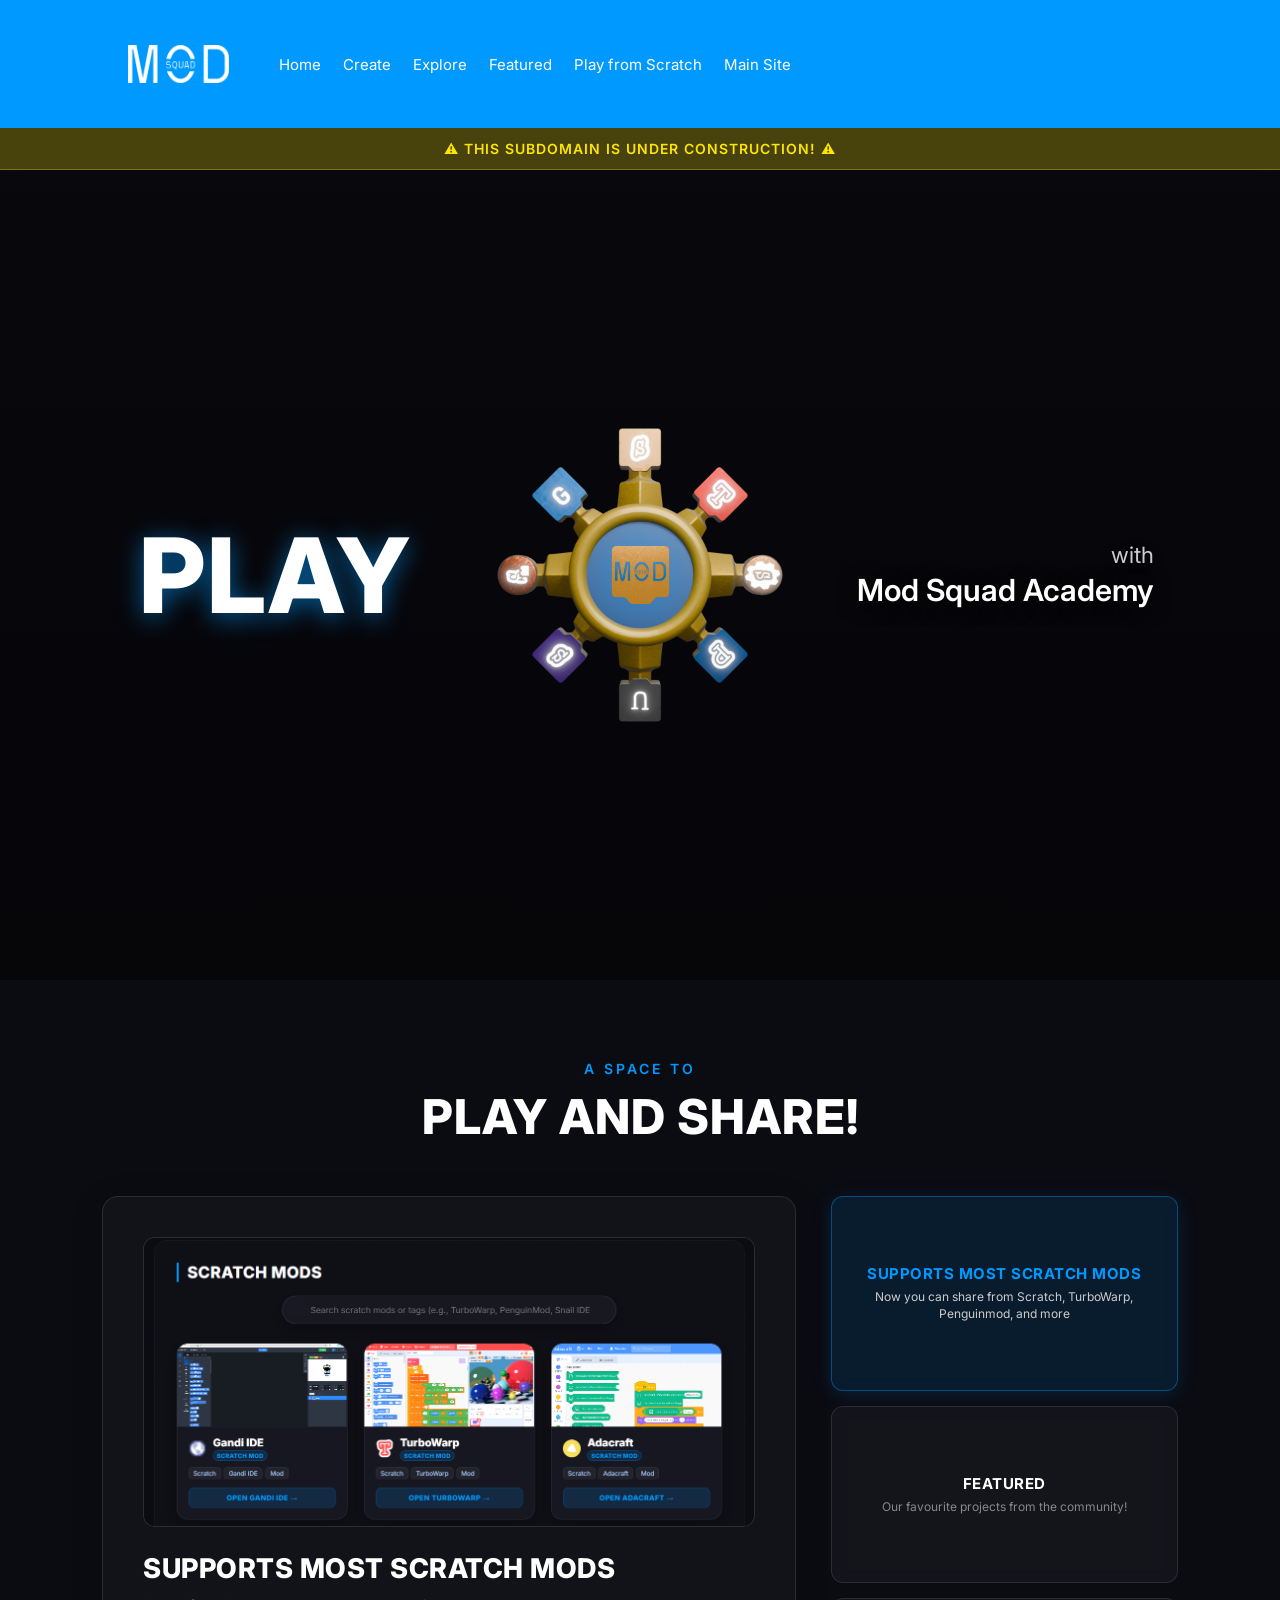
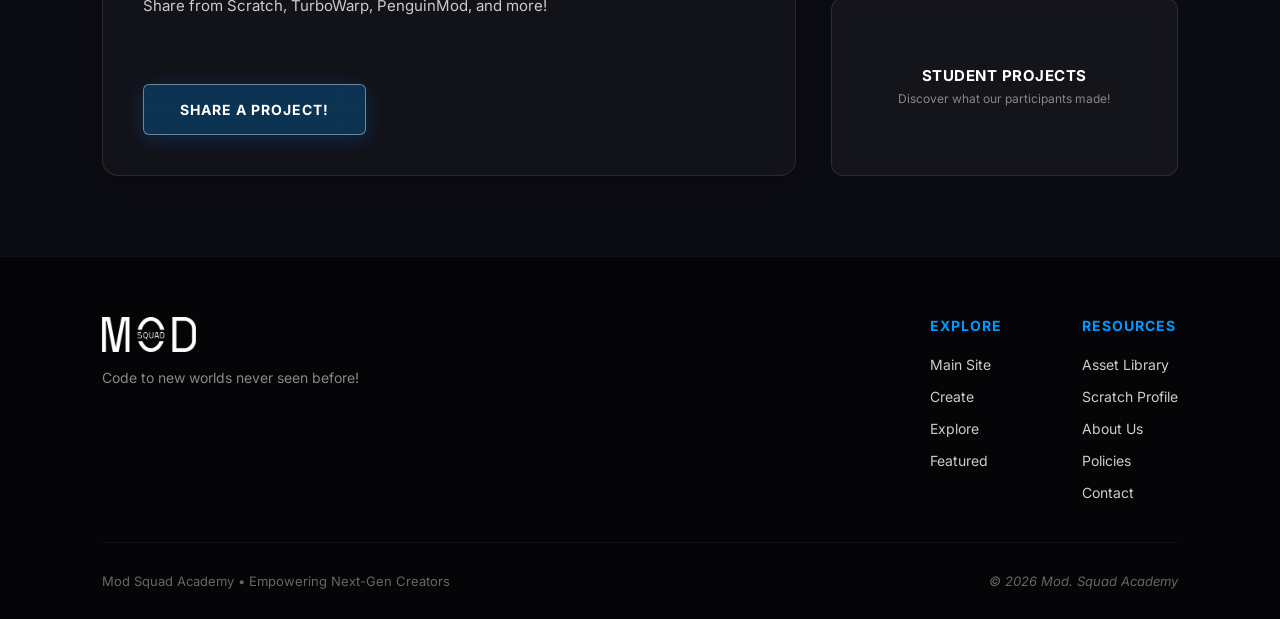
==== commit 4381dfc3: "Update" ====
--- a/index.html
+++ b/index.html
@@ -3,7 +3,7 @@
 <head>
     <meta charset="UTF-8">
     <meta name="viewport" content="width=device-width, initial-scale=1.0">
-    <title>Play @ Mod Squad Academy</title>
+    <title>Play @ MSA - Share from Scratch, TurboWarp, and more!</title>
     
     <link rel="icon" type="image/png" href="images/favicon.png">
     <link rel="preconnect" href="https://fonts.googleapis.com">
@@ -52,7 +52,7 @@
                 <div class="carousel-display">
                     <div class="slide-content active" id="slide-1">
                         <div class="slide-image-wrapper">
-                            <img src="images/Screenshot 2026-10-06 122819.png" alt="A list of SCratch Mods" style="--fit-type: cover;">
+                            <img src="images/Screenshot 2026-10-06 122819.png" alt="A list of Scratch Mods" style="--fit-type: cover;">
                         </div>
                         <div class="slide-info-block">
                             <h3 class="slide-title">Supports most Scratch Mods</h3>
@@ -65,7 +65,7 @@
 
                     <div class="slide-content" id="slide-2">
                         <div class="slide-image-wrapper">
-                            <img src="images/Mod Squad Logo Expanded V2.png" alt="Mod map diagram breakdown" style="--fit-type: contain;">
+                            <img src="images/Mod Squad Logo Expanded V2.png" alt="Featured Projects" style="--fit-type: contain;">
                         </div>
                         <div class="slide-info-block">
                             <h3 class="slide-title">Featured from the Community</h3>
@@ -78,7 +78,7 @@
 
                     <div class="slide-content" id="slide-3">
                         <div class="slide-image-wrapper">
-                            <img src="images/stocksnap-laptop-2620118_1920.jpg" alt="Lines of real code text close up" style="--fit-type: cover;">
+                            <img src="images/IMG_20260930_105915.jpg" alt="Student at laptop" style="--fit-type: cover;">
                         </div>
                         <div class="slide-info-block">
                             <h3 class="slide-title">Games form our Participants</h3>
--- a/style.css
+++ b/style.css
@@ -98,6 +98,22 @@
     transition: all 0.3s ease;
 }
 
+/* Notice Ribbons */
+.construction-ribbon {
+    background: rgba(255, 230, 0, 0.25); 
+    backdrop-filter: blur(10px); 
+    -webkit-backdrop-filter: blur(10px);
+    color: #ffe600; 
+    text-align: center;
+    padding: 12px 20px;
+    font-weight: 600;
+    font-size: 14px;
+    letter-spacing: 1px;
+    text-transform: uppercase;
+    border-bottom: 1px solid rgba(255, 230, 0, 0.3); 
+    width: 100%;
+}
+
 /* ==========================================
    HERO BANNER SECTION & ROTATING HUB
    ========================================= */
@@ -105,7 +121,7 @@
     position: relative;
     height: 90vh;
     min-height: 650px; 
-    background: linear-gradient(rgba(0, 0, 0, 0.3), rgba(0, 0, 0, 0.5)), url('images/space-bg.jpg') no-repeat center center/cover;
+    background: linear-gradient(rgba(0, 0, 0, 0.3), rgba(0, 0, 0, 0.5)), url('images/grid.png') no-repeat center center/cover;
     display: flex;
     flex-direction: column;
     justify-content: center;
@@ -448,6 +464,7 @@
     max-width: 300px;
 }
 
+/* Re-inverts logo colors safely over the dark footer background */
 .footer-logo img {
     height: 35px;
     width: auto;
@@ -462,6 +479,38 @@
     line-height: 1.5;
 }
 
+.footer-links-group {
+    display: flex;
+    gap: 80px;
+}
+
+.footer-column h4 {
+    font-size: 14px;
+    font-weight: 700;
+    text-transform: uppercase;
+    letter-spacing: 1px;
+    color: #0099ff;
+    margin-bottom: 20px;
+}
+
+.footer-column ul {
+    list-style: none;
+    display: flex;
+    flex-direction: column;
+    gap: 12px;
+}
+
+.footer-column ul li a {
+    text-decoration: none;
+    color: #cccccc;
+    font-size: 14px;
+    transition: color 0.2s ease;
+}
+
+.footer-column ul li a:hover {
+    color: #0099ff;
+}
+
 .footer-bottom {
     border-top: 1px solid rgba(255, 255, 255, 0.05);
     padding-top: 30px;
@@ -474,28 +523,4 @@
 
 .footer-credit {
     font-style: italic;
-}
-
-/* Responsive adjustments for smaller screens */
-@media (max-width: 1024px) {
-    .endless-grid {
-        grid-template-columns: 1fr;
-    }
-}
-
-@media (max-width: 900px) {
-    .display-content {
-        flex-direction: column;
-        gap: 20px;
-    }
-    .banner-play-text {
-        font-size: 4rem;
-    }
-    .banner-subtitle-container {
-        align-items: center;
-        text-align: center;
-    }
-    .banner-subtitle-main {
-        font-size: 1.5rem;
-    }
 }
